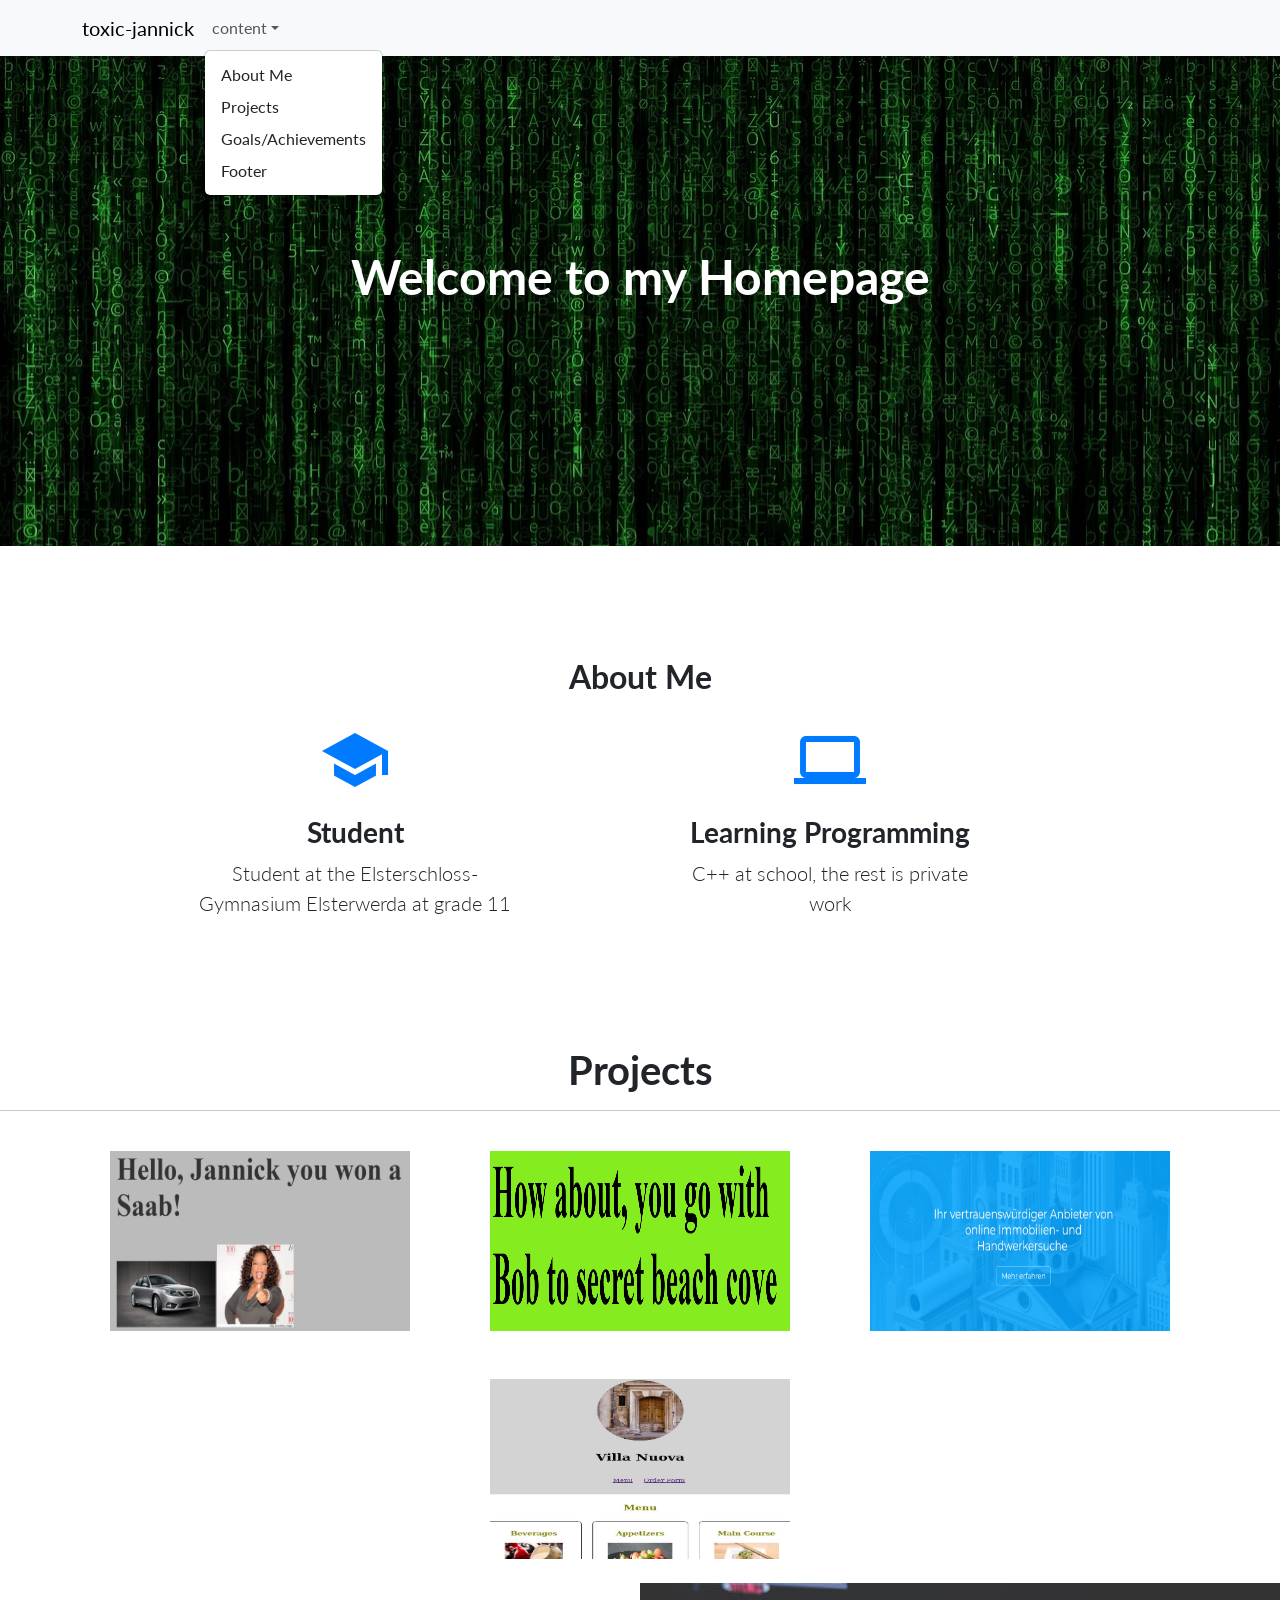
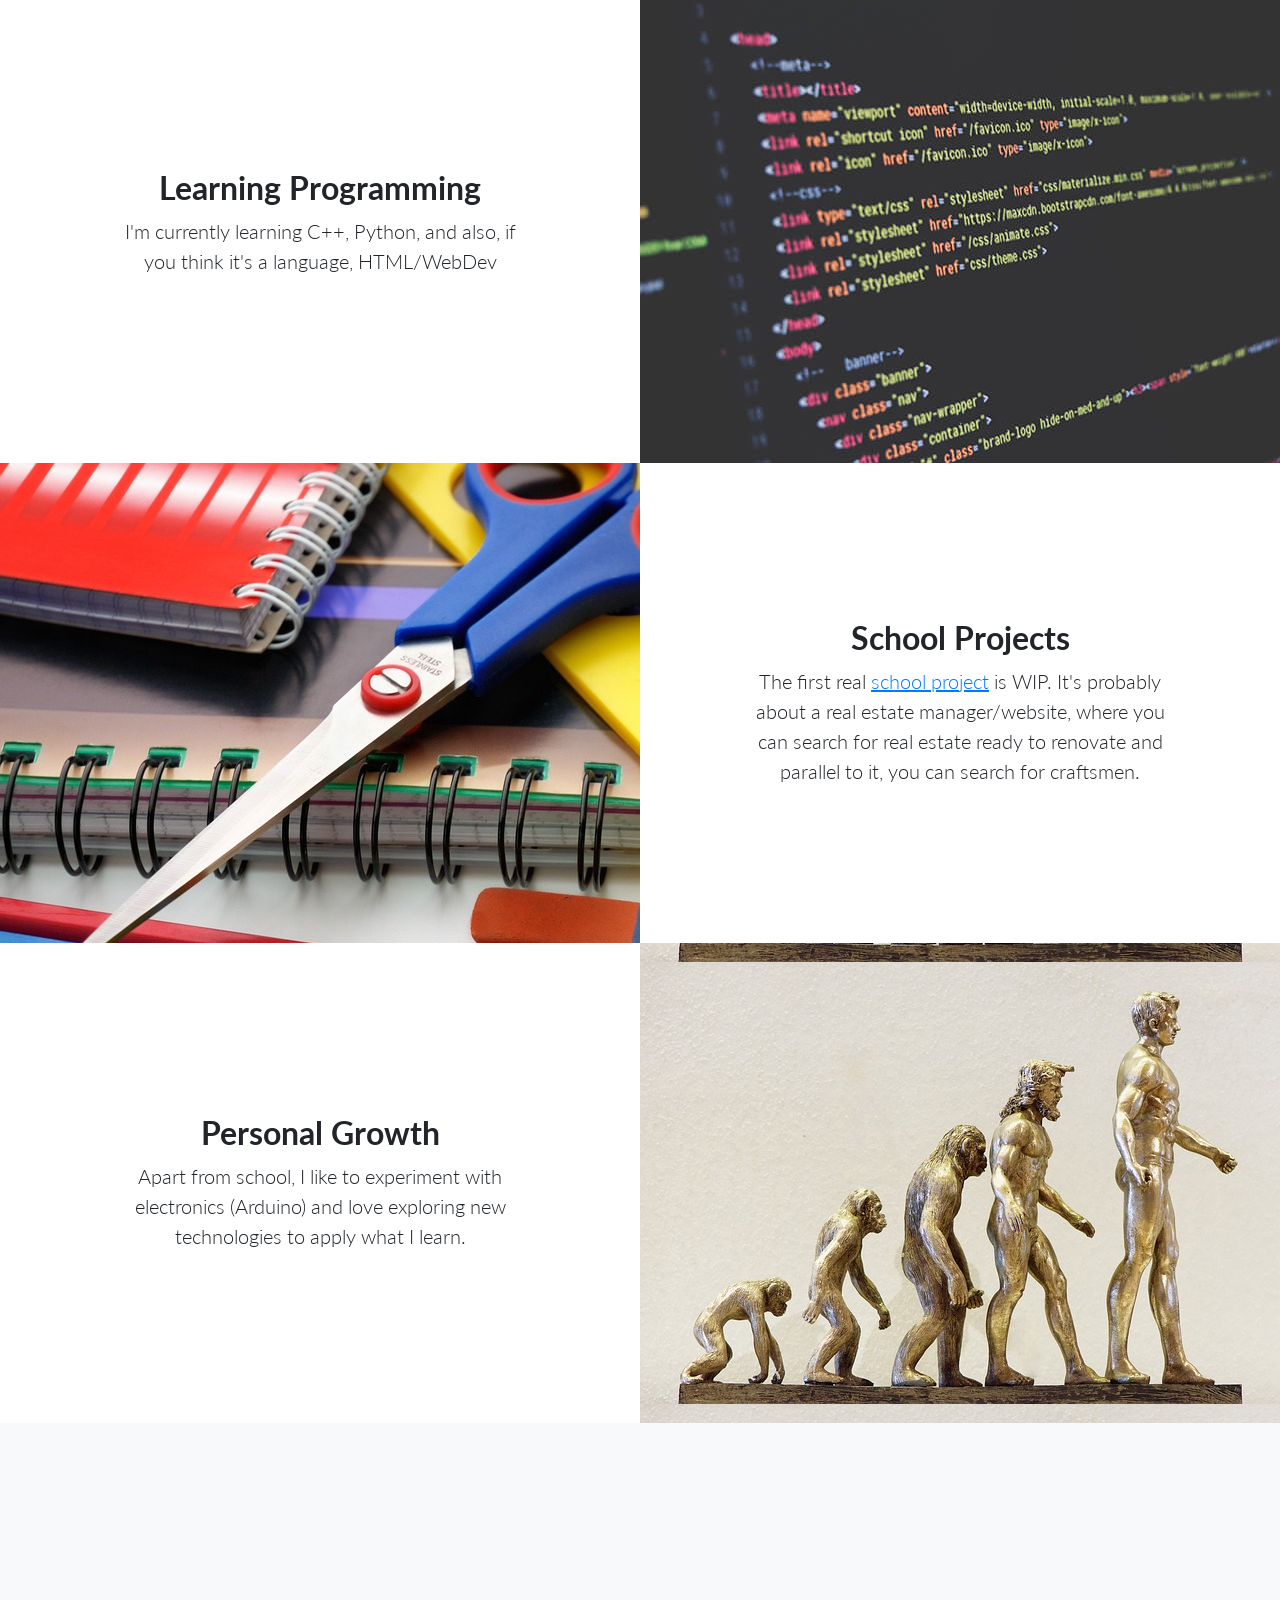
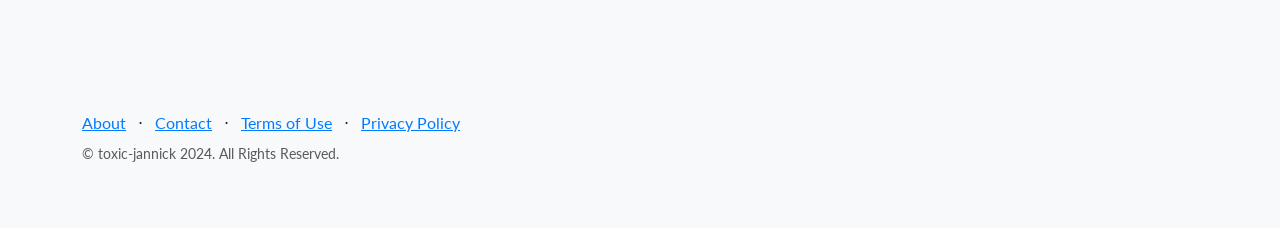
==== index.html @ 75a99045 "add files switched the account for this Repo(From Kuntzschi911 to jxnomaly)" ====
<!DOCTYPE html>
<html data-bs-theme="light" lang="en">

<head>
    <meta charset="utf-8">
    <meta name="viewport" content="width=device-width, initial-scale=1.0, shrink-to-fit=no">
    <title>Home - toxic-jannick</title>
    <meta name="description" content="My homepage, hosted on Github">
    <link rel="stylesheet" href="assets/bootstrap/css/bootstrap.min.css">
    <link rel="stylesheet" href="https://fonts.googleapis.com/css?family=Lato:300,400,700,300italic,400italic,700italic&amp;display=swap">
    <link rel="stylesheet" href="assets/css/FontAwesome.css">
    <link rel="stylesheet" href="assets/css/Material%20Icons.css">
    <link rel="stylesheet" href="assets/fonts/material-icons.min.css">
    <link rel="stylesheet" href="assets/css/untitled.css">
    <link rel="stylesheet" href="assets/css/bootstrap/css/bootstrap.min.css">
    <link rel="stylesheet" href="assets/css/fonts/font-awesome.min.css">
    <link rel="stylesheet" href="assets/css/fonts/material-icons.min.css">
</head>

<body class="text-center">
    <nav class="navbar navbar-expand bg-light">
        <div class="container"><button data-bs-toggle="collapse" data-bs-target="#navcol-1" class="navbar-toggler"></button><a class="navbar-brand" href="#" style="margin-right:10px;padding-right:0px;">toxic-jannick</a>
            <div class="collapse navbar-collapse" id="navcol-1">
                <ul class="navbar-nav">
                    <li class="nav-item dropdown show"><a class="nav-link dropdown-toggle" aria-expanded="true" data-bs-toggle="dropdown" href="#">content</a>
                        <div class="dropdown-menu show" data-bs-popper="none"><a class="dropdown-item" href="#about">About Me</a><a class="dropdown-item" href="#projects">Projects</a><a class="dropdown-item" href="#achievements">Goals/Achievements</a><a class="dropdown-item" href="#footer">Footer</a></div>
                    </li>
                </ul>
            </div>
        </div>
    </nav>
    <header class="text-center text-white masthead" style="background:url('assets/img/gc7ad3f619012dada892ed1e37b5f4d711a366e1ab9ad890f5ebabc8d74baf331789c5bc2bdc3ad91082d2cf6faf00c0e_640-1.jpg');">
        <div class="overlay" style="background: url(&quot;assets/img/gc7ad3f619012dada892ed1e37b5f4d711a366e1ab9ad890f5ebabc8d74baf331789c5bc2bdc3ad91082d2cf6faf00c0e_640-1.jpg&quot;) center, rgba(255,255,255,0);"></div>
        <div class="container">
            <div class="row">
                <div class="col-xl-9 mx-auto position-relative">
                    <h1 class="mb-5">Welcome to my Homepage</h1>
                </div>
            </div>
        </div>
    </header>
    <section class="text-center features-icons" id="about">
        <h2>About Me</h2>
        <div class="container">
            <div class="row">
                <div class="col-lg-4 offset-lg-1">
                    <div class="mx-auto features-icons-item mb-5 mb-lg-0 mb-lg-3">
                        <div class="d-flex features-icons-icon"><i class="material-icons text-primary m-auto">school</i></div>
                        <h3>Student</h3>
                        <p class="lead mb-0">Student at the Elsterschloss-Gymnasium Elsterwerda at grade 11</p>
                    </div>
                </div>
                <div class="col-lg-4 offset-lg-1">
                    <div class="mx-auto features-icons-item mb-5 mb-lg-0 mb-lg-3">
                        <div class="d-flex features-icons-icon"><i class="material-icons text-primary m-auto">computer</i></div>
                        <h3>Learning Programming</h3>
                        <p class="lead mb-0">C++ at school, the rest is private work</p>
                    </div>
                </div>
            </div>
        </div>
    </section>
    <section id="projects">
        <h1>Projects</h1>
        <hr>
        <div class="container">
            <div class="row">
                <div class="col"><a href="https://kuntzschi112.github.io/Hello_username"><img src="assets/img/project-1.jpg" width="300" height="180" style="margin:24px;"></a></div>
                <div class="col"><a href="https://kuntzschi112.github.io/Randomizer_App"><img src="assets/img/project-2.jpg" width="300" height="180" style="margin:24px;"></a></div>
                <div class="col"><a href="https://kuntzschi112.github.io/Immobilienmakler"><img src="assets/img/project-3.jpg" width="300" height="180" style="margin:24px;"></a></div>
                <div claas="col"><a href="https://kuntzschi112.github.io/Codedex/html/final_project"><img src="assets/img/project-4.jpg" width="300" height="180" style="margin:24px;"></a><div>
            </div>
        </div>
    </section><section class="showcase"
    id="achievements">
    <div class="container-fluid p-0">
        <div class="row g-0">
            <div class="col-lg-6 text-white order-lg-2 showcase-img" style="background: url('assets/img/bg-showcase-2.jpg');"><span></span></div>
            <div class="col-lg-6 my-auto order-lg-1 showcase-text">
                <h2>Learning Programming</h2>
                <p class="lead mb-0">I&#39;m currently learning C++, Python, and also, if you think it&#39;s a language, HTML/WebDev</p>
            </div>
        </div>
        <div class="row g-0">
            <div class="col-lg-6 text-white showcase-img" style="background: url('assets/img/bg-showcase-4.jpg');"><span></span></div>
            <div class="col-lg-6 my-auto order-lg-1 showcase-text">
                <h2>School Projects</h2>
                <p class="lead mb-0">The first real <a href="https://toxic-jannick.github.io/Immobilienmakler">school project</a> is WIP. It&#39;s probably about a real estate manager/website, where you can search for real estate ready to renovate and parallel to it, you can search for craftsmen.</p>
            </div>
        </div>
        <div class="row g-0">
            <div class="col-lg-6 text-white order-lg-2 showcase-img" style="background: url('assets/img/bg-showcase-5.jpg') center;"><span></span></div>
            <div class="col-lg-6 my-auto order-lg-1 showcase-text">
                <h2>Personal Growth</h2>
                <p class="lead mb-0">Apart from school, I like to experiment with electronics (Arduino) and love exploring new technologies to apply what I learn.</p>
            </div>
        </div>
    </div>
</section>
    <section class="text-center bg-light testimonials" id="footer"></section>
    <footer class="bg-light footer">
        <div class="container">
            <div class="row">
                <div class="col-lg-6 text-center text-lg-start my-auto h-100">
                    <ul class="list-inline mb-2">
                        <li class="list-inline-item list-inline-item list-inline-item list-inline-item"><a href="https://github.com/toxic-jannick">About</a></li>
                        <li class="list-inline-item list-inline-item list-inline-item list-inline-item"><span>⋅</span></li>
                        <li class="list-inline-item list-inline-item list-inline-item list-inline-item"><a href="mailto:Kontakt@kuntzschi.de">Contact</a></li>
                        <li class="list-inline-item list-inline-item list-inline-item list-inline-item"><span>⋅</span></li>
                        <li class="list-inline-item list-inline-item list-inline-item list-inline-item"><a href="terms.html">Terms of Use</a></li>
                        <li class="list-inline-item list-inline-item list-inline-item list-inline-item"><span>⋅</span></li>
                        <li class="list-inline-item list-inline-item list-inline-item list-inline-item"><a href="privacy.html">Privacy Policy</a></li>
                    </ul>
                    <p class="text-muted small mb-4 mb-lg-0">© toxic-jannick 2024. All Rights Reserved.</p>
                </div>
                <div class="col-lg-6 text-center text-lg-end my-auto h-100"><!-- AddToAny BEGIN -->
<div class="a2a_kit a2a_kit_size_32 a2a_default_style">
    <a class="a2a_dd" href="https://www.addtoany.com/share"></a>
    <a class="a2a_button_email"></a>
    <a class="a2a_button_telegram"></a>
    <a class="a2a_button_snapchat"></a>
    <a class="a2a_button_x"></a>
    <a class="a2a_button_reddit"></a>
    <a class="a2a_button_mastodon"></a>
    <a class="a2a_button_bluesky"></a>
    <a class="a2a_button_facebook"></a>
    <a class="a2a_button_linkedin"></a>
    <a class="a2a_button_skype"></a>
    <a class="a2a_button_threads"></a>
    <a class="a2a_button_print"></a>
    </div>
    <script async src="https://static.addtoany.com/menu/page.js"></script>
    <!-- AddToAny END --></div>
            </div>
        </div>
    </footer><script src="assets/bootstrap/js/bootstrap.min.js"></script>
    <script src="assets/bootstrap/js/bootstrap.min.js"></script>
    <script src="assets/js/bootstrap.min.js"></script>
</body>

</html>
---- assets/css/untitled.css ----
h1 {
}
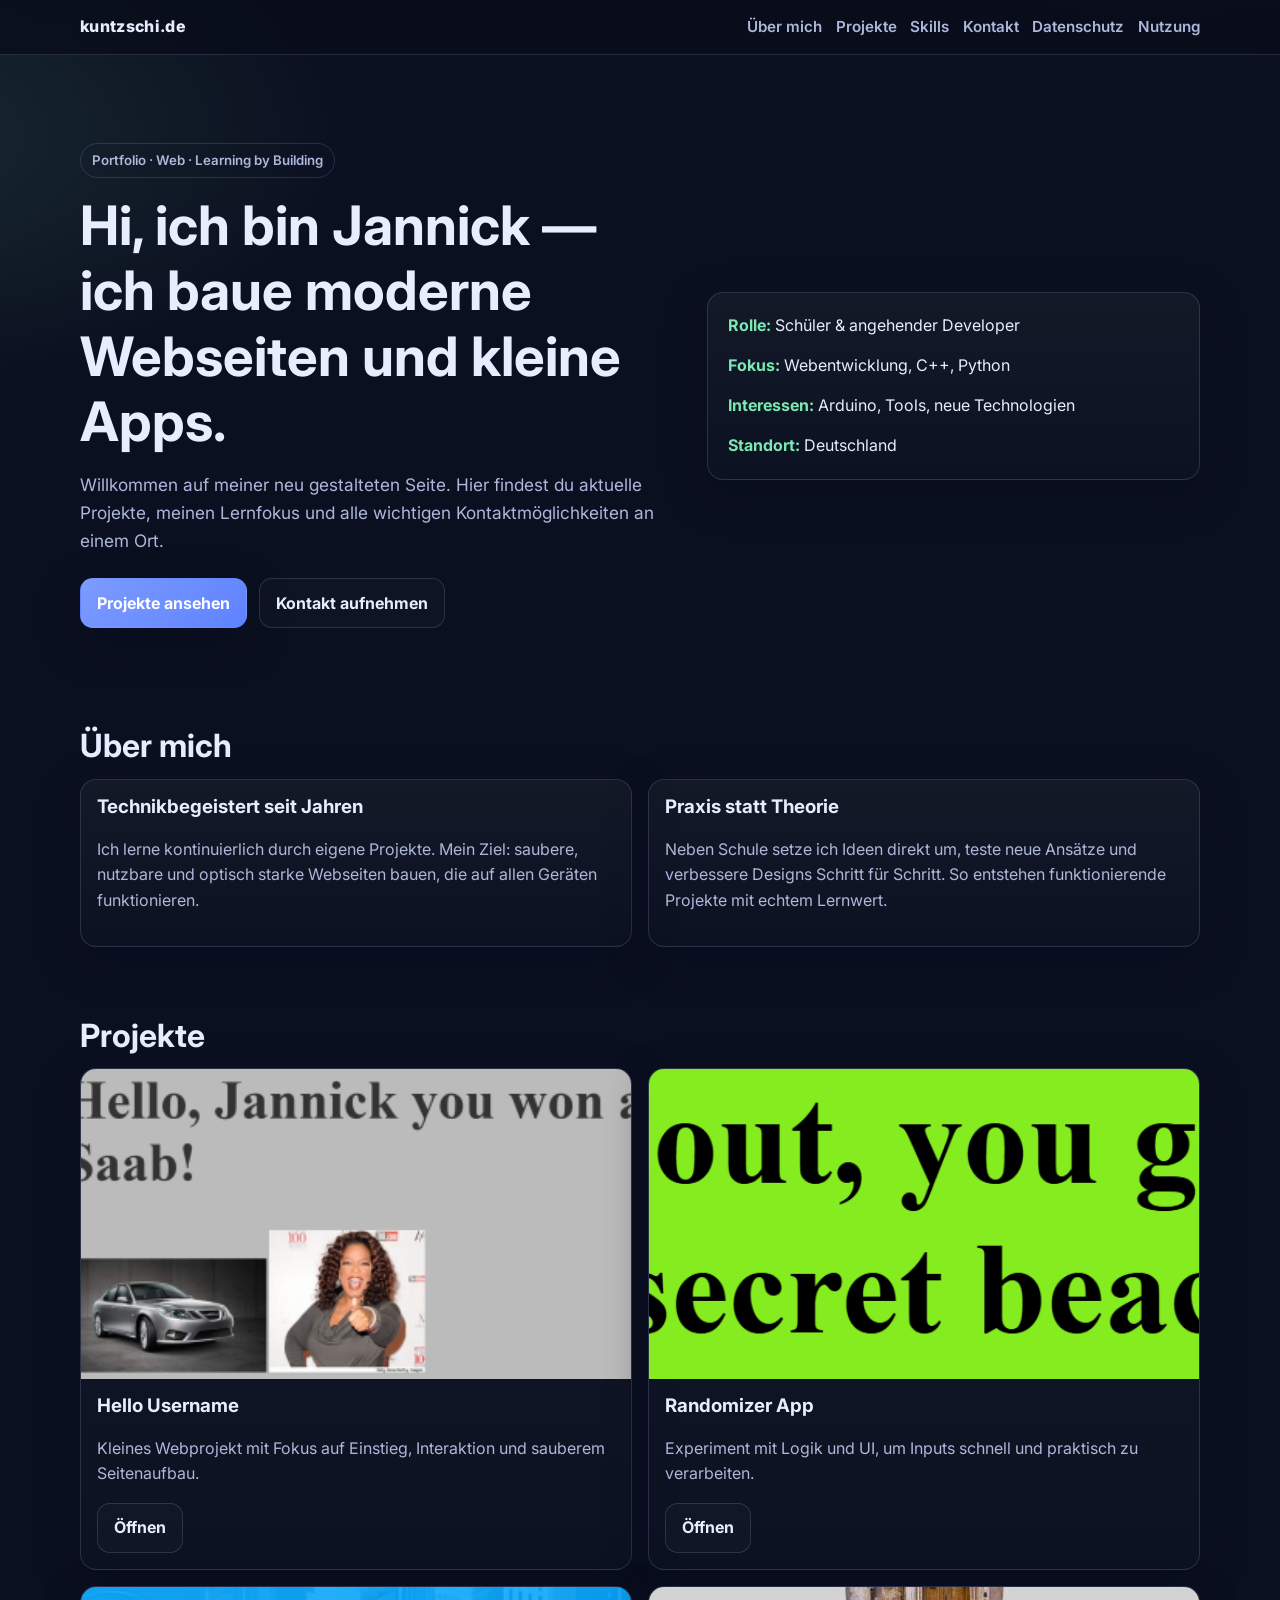
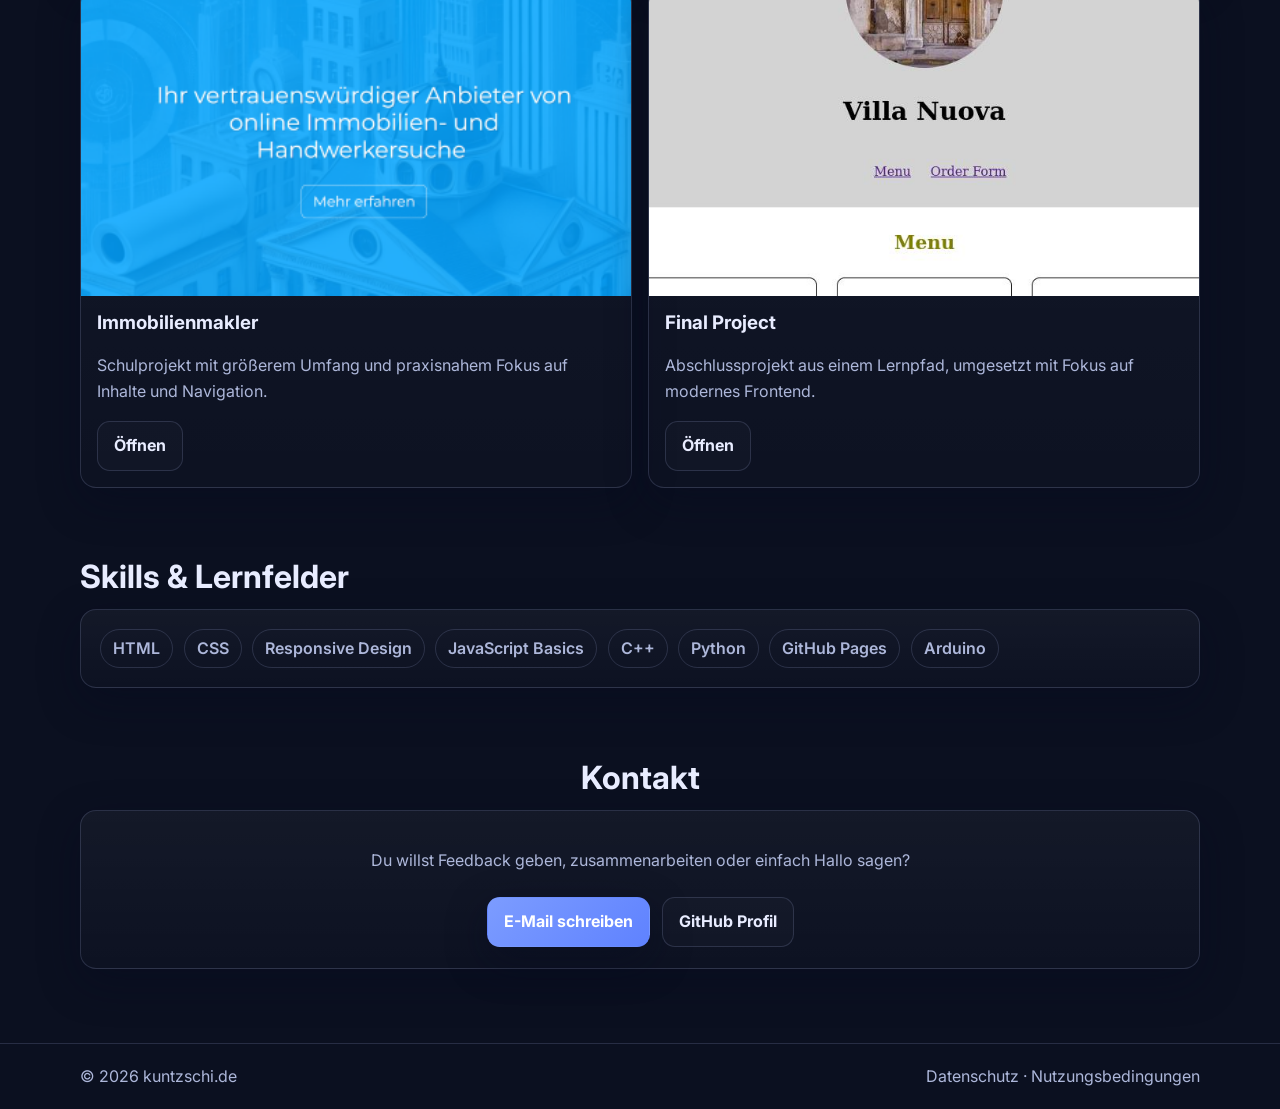
==== commit 7a458ae9: "feat: redesign homepage and legal pages with modern responsive layout Agent-Logs-Url: https://github" ====
--- a/index.html
+++ b/index.html
@@ -1,141 +1,164 @@
 <!DOCTYPE html>
-<html data-bs-theme="light" lang="en">
+<html lang="de">
+<head>
+  <meta charset="utf-8">
+  <meta name="viewport" content="width=device-width, initial-scale=1">
+  <title>Kuntzschi.de | Portfolio</title>
+  <meta name="description" content="Modernes Portfolio mit Projekten, Skills und Kontakt von Jannick.">
+  <link rel="preconnect" href="https://fonts.googleapis.com">
+  <link rel="preconnect" href="https://fonts.gstatic.com" crossorigin>
+  <link href="https://fonts.googleapis.com/css2?family=Inter:wght@400;600;700;800&display=swap" rel="stylesheet">
+  <link rel="stylesheet" href="assets/css/site.css">
+</head>
+<body>
+  <header class="site-header">
+    <div class="container">
+      <a class="brand" href="index.html">kuntzschi.de</a>
+      <nav class="nav" aria-label="Hauptnavigation">
+        <a href="#about">Über mich</a>
+        <a href="#projects">Projekte</a>
+        <a href="#skills">Skills</a>
+        <a href="#contact">Kontakt</a>
+        <a href="privacy.html">Datenschutz</a>
+        <a href="terms.html">Nutzung</a>
+      </nav>
+    </div>
+  </header>
 
-<head>
-    <meta charset="utf-8">
-    <meta name="viewport" content="width=device-width, initial-scale=1.0, shrink-to-fit=no">
-    <title>Home - toxic-jannick</title>
-    <meta name="description" content="My homepage, hosted on Github">
-    <link rel="stylesheet" href="assets/bootstrap/css/bootstrap.min.css">
-    <link rel="stylesheet" href="https://fonts.googleapis.com/css?family=Lato:300,400,700,300italic,400italic,700italic&amp;display=swap">
-    <link rel="stylesheet" href="assets/css/FontAwesome.css">
-    <link rel="stylesheet" href="assets/css/Material%20Icons.css">
-    <link rel="stylesheet" href="assets/fonts/material-icons.min.css">
-    <link rel="stylesheet" href="assets/css/untitled.css">
-    <link rel="stylesheet" href="assets/css/bootstrap/css/bootstrap.min.css">
-    <link rel="stylesheet" href="assets/css/fonts/font-awesome.min.css">
-    <link rel="stylesheet" href="assets/css/fonts/material-icons.min.css">
-</head>
+  <main>
+    <section class="hero">
+      <div class="container hero-grid">
+        <div>
+          <span class="kicker">Portfolio · Web · Learning by Building</span>
+          <h1>Hi, ich bin Jannick — ich baue moderne Webseiten und kleine Apps.</h1>
+          <p class="lead">Willkommen auf meiner neu gestalteten Seite. Hier findest du aktuelle Projekte, meinen Lernfokus und alle wichtigen Kontaktmöglichkeiten an einem Ort.</p>
+          <div class="actions">
+            <a class="button primary" href="#projects">Projekte ansehen</a>
+            <a class="button ghost" href="mailto:kontakt@kuntzschi.de">Kontakt aufnehmen</a>
+          </div>
+        </div>
+        <aside class="stat-card" aria-label="Kurzprofil">
+          <ul class="stat-list">
+            <li><span>Rolle:</span> Schüler & angehender Developer</li>
+            <li><span>Fokus:</span> Webentwicklung, C++, Python</li>
+            <li><span>Interessen:</span> Arduino, Tools, neue Technologien</li>
+            <li><span>Standort:</span> Deutschland</li>
+          </ul>
+        </aside>
+      </div>
+    </section>
 
-<body class="text-center">
-    <nav class="navbar navbar-expand bg-light">
-        <div class="container"><button data-bs-toggle="collapse" data-bs-target="#navcol-1" class="navbar-toggler"></button><a class="navbar-brand" href="#" style="margin-right:10px;padding-right:0px;">toxic-jannick</a>
-            <div class="collapse navbar-collapse" id="navcol-1">
-                <ul class="navbar-nav">
-                    <li class="nav-item dropdown show"><a class="nav-link dropdown-toggle" aria-expanded="true" data-bs-toggle="dropdown" href="#">content</a>
-                        <div class="dropdown-menu show" data-bs-popper="none"><a class="dropdown-item" href="#about">About Me</a><a class="dropdown-item" href="#projects">Projects</a><a class="dropdown-item" href="#achievements">Goals/Achievements</a><a class="dropdown-item" href="#footer">Footer</a></div>
-                    </li>
-                </ul>
+    <section id="about">
+      <div class="container">
+        <h2>Über mich</h2>
+        <div class="grid-2">
+          <article class="card">
+            <div class="card-content">
+              <h3>Technikbegeistert seit Jahren</h3>
+              <p>Ich lerne kontinuierlich durch eigene Projekte. Mein Ziel: saubere, nutzbare und optisch starke Webseiten bauen, die auf allen Geräten funktionieren.</p>
             </div>
+          </article>
+          <article class="card">
+            <div class="card-content">
+              <h3>Praxis statt Theorie</h3>
+              <p>Neben Schule setze ich Ideen direkt um, teste neue Ansätze und verbessere Designs Schritt für Schritt. So entstehen funktionierende Projekte mit echtem Lernwert.</p>
+            </div>
+          </article>
         </div>
-    </nav>
-    <header class="text-center text-white masthead" style="background:url('assets/img/gc7ad3f619012dada892ed1e37b5f4d711a366e1ab9ad890f5ebabc8d74baf331789c5bc2bdc3ad91082d2cf6faf00c0e_640-1.jpg');">
-        <div class="overlay" style="background: url(&quot;assets/img/gc7ad3f619012dada892ed1e37b5f4d711a366e1ab9ad890f5ebabc8d74baf331789c5bc2bdc3ad91082d2cf6faf00c0e_640-1.jpg&quot;) center, rgba(255,255,255,0);"></div>
-        <div class="container">
-            <div class="row">
-                <div class="col-xl-9 mx-auto position-relative">
-                    <h1 class="mb-5">Welcome to my Homepage</h1>
-                </div>
+      </div>
+    </section>
+
+    <section id="projects">
+      <div class="container">
+        <h2>Projekte</h2>
+        <div class="project-grid">
+          <article class="card">
+            <a href="https://kuntzschi112.github.io/Hello_username">
+              <img class="project-thumb" src="assets/img/project-1.jpg" alt="Hello Username Projekt Vorschau">
+            </a>
+            <div class="card-content">
+              <h3>Hello Username</h3>
+              <p>Kleines Webprojekt mit Fokus auf Einstieg, Interaktion und sauberem Seitenaufbau.</p>
+              <a class="button ghost" href="https://kuntzschi112.github.io/Hello_username">Öffnen</a>
             </div>
+          </article>
+
+          <article class="card">
+            <a href="https://kuntzschi112.github.io/Randomizer_App">
+              <img class="project-thumb" src="assets/img/project-2.jpg" alt="Randomizer App Vorschau">
+            </a>
+            <div class="card-content">
+              <h3>Randomizer App</h3>
+              <p>Experiment mit Logik und UI, um Inputs schnell und praktisch zu verarbeiten.</p>
+              <a class="button ghost" href="https://kuntzschi112.github.io/Randomizer_App">Öffnen</a>
+            </div>
+          </article>
+
+          <article class="card">
+            <a href="https://kuntzschi112.github.io/Immobilienmakler">
+              <img class="project-thumb" src="assets/img/project-3.jpg" alt="Immobilienmakler Projekt Vorschau">
+            </a>
+            <div class="card-content">
+              <h3>Immobilienmakler</h3>
+              <p>Schulprojekt mit größerem Umfang und praxisnahem Fokus auf Inhalte und Navigation.</p>
+              <a class="button ghost" href="https://kuntzschi112.github.io/Immobilienmakler">Öffnen</a>
+            </div>
+          </article>
+
+          <article class="card">
+            <a href="https://kuntzschi112.github.io/Codedex/html/final_project">
+              <img class="project-thumb" src="assets/img/project-4.jpg" alt="Final Project Vorschau">
+            </a>
+            <div class="card-content">
+              <h3>Final Project</h3>
+              <p>Abschlussprojekt aus einem Lernpfad, umgesetzt mit Fokus auf modernes Frontend.</p>
+              <a class="button ghost" href="https://kuntzschi112.github.io/Codedex/html/final_project">Öffnen</a>
+            </div>
+          </article>
         </div>
-    </header>
-    <section class="text-center features-icons" id="about">
-        <h2>About Me</h2>
-        <div class="container">
-            <div class="row">
-                <div class="col-lg-4 offset-lg-1">
-                    <div class="mx-auto features-icons-item mb-5 mb-lg-0 mb-lg-3">
-                        <div class="d-flex features-icons-icon"><i class="material-icons text-primary m-auto">school</i></div>
-                        <h3>Student</h3>
-                        <p class="lead mb-0">Student at the Elsterschloss-Gymnasium Elsterwerda at grade 11</p>
-                    </div>
-                </div>
-                <div class="col-lg-4 offset-lg-1">
-                    <div class="mx-auto features-icons-item mb-5 mb-lg-0 mb-lg-3">
-                        <div class="d-flex features-icons-icon"><i class="material-icons text-primary m-auto">computer</i></div>
-                        <h3>Learning Programming</h3>
-                        <p class="lead mb-0">C++ at school, the rest is private work</p>
-                    </div>
-                </div>
-            </div>
+      </div>
+    </section>
+
+    <section id="skills">
+      <div class="container">
+        <h2>Skills & Lernfelder</h2>
+        <div class="card">
+          <div class="card-content">
+            <span class="skill-pill">HTML</span>
+            <span class="skill-pill">CSS</span>
+            <span class="skill-pill">Responsive Design</span>
+            <span class="skill-pill">JavaScript Basics</span>
+            <span class="skill-pill">C++</span>
+            <span class="skill-pill">Python</span>
+            <span class="skill-pill">GitHub Pages</span>
+            <span class="skill-pill">Arduino</span>
+          </div>
         </div>
+      </div>
     </section>
-    <section id="projects">
-        <h1>Projects</h1>
-        <hr>
-        <div class="container">
-            <div class="row">
-                <div class="col"><a href="https://kuntzschi112.github.io/Hello_username"><img src="assets/img/project-1.jpg" width="300" height="180" style="margin:24px;"></a></div>
-                <div class="col"><a href="https://kuntzschi112.github.io/Randomizer_App"><img src="assets/img/project-2.jpg" width="300" height="180" style="margin:24px;"></a></div>
-                <div class="col"><a href="https://kuntzschi112.github.io/Immobilienmakler"><img src="assets/img/project-3.jpg" width="300" height="180" style="margin:24px;"></a></div>
-                <div claas="col"><a href="https://kuntzschi112.github.io/Codedex/html/final_project"><img src="assets/img/project-4.jpg" width="300" height="180" style="margin:24px;"></a><div>
-            </div>
+
+    <section id="contact" class="contact">
+      <div class="container">
+        <h2>Kontakt</h2>
+        <div class="doc-card">
+          <p>Du willst Feedback geben, zusammenarbeiten oder einfach Hallo sagen?</p>
+          <div class="actions" style="justify-content:center;">
+            <a class="button primary" href="mailto:kontakt@kuntzschi.de">E-Mail schreiben</a>
+            <a class="button ghost" href="https://github.com/toxic-jannick">GitHub Profil</a>
+          </div>
         </div>
-    </section><section class="showcase"
-    id="achievements">
-    <div class="container-fluid p-0">
-        <div class="row g-0">
-            <div class="col-lg-6 text-white order-lg-2 showcase-img" style="background: url('assets/img/bg-showcase-2.jpg');"><span></span></div>
-            <div class="col-lg-6 my-auto order-lg-1 showcase-text">
-                <h2>Learning Programming</h2>
-                <p class="lead mb-0">I&#39;m currently learning C++, Python, and also, if you think it&#39;s a language, HTML/WebDev</p>
-            </div>
-        </div>
-        <div class="row g-0">
-            <div class="col-lg-6 text-white showcase-img" style="background: url('assets/img/bg-showcase-4.jpg');"><span></span></div>
-            <div class="col-lg-6 my-auto order-lg-1 showcase-text">
-                <h2>School Projects</h2>
-                <p class="lead mb-0">The first real <a href="https://toxic-jannick.github.io/Immobilienmakler">school project</a> is WIP. It&#39;s probably about a real estate manager/website, where you can search for real estate ready to renovate and parallel to it, you can search for craftsmen.</p>
-            </div>
-        </div>
-        <div class="row g-0">
-            <div class="col-lg-6 text-white order-lg-2 showcase-img" style="background: url('assets/img/bg-showcase-5.jpg') center;"><span></span></div>
-            <div class="col-lg-6 my-auto order-lg-1 showcase-text">
-                <h2>Personal Growth</h2>
-                <p class="lead mb-0">Apart from school, I like to experiment with electronics (Arduino) and love exploring new technologies to apply what I learn.</p>
-            </div>
-        </div>
+      </div>
+    </section>
+  </main>
+
+  <footer class="footer">
+    <div class="container">
+      <span>© 2026 kuntzschi.de</span>
+      <div>
+        <a href="privacy.html">Datenschutz</a> ·
+        <a href="terms.html">Nutzungsbedingungen</a>
+      </div>
     </div>
-</section>
-    <section class="text-center bg-light testimonials" id="footer"></section>
-    <footer class="bg-light footer">
-        <div class="container">
-            <div class="row">
-                <div class="col-lg-6 text-center text-lg-start my-auto h-100">
-                    <ul class="list-inline mb-2">
-                        <li class="list-inline-item list-inline-item list-inline-item list-inline-item"><a href="https://github.com/toxic-jannick">About</a></li>
-                        <li class="list-inline-item list-inline-item list-inline-item list-inline-item"><span>⋅</span></li>
-                        <li class="list-inline-item list-inline-item list-inline-item list-inline-item"><a href="mailto:Kontakt@kuntzschi.de">Contact</a></li>
-                        <li class="list-inline-item list-inline-item list-inline-item list-inline-item"><span>⋅</span></li>
-                        <li class="list-inline-item list-inline-item list-inline-item list-inline-item"><a href="terms.html">Terms of Use</a></li>
-                        <li class="list-inline-item list-inline-item list-inline-item list-inline-item"><span>⋅</span></li>
-                        <li class="list-inline-item list-inline-item list-inline-item list-inline-item"><a href="privacy.html">Privacy Policy</a></li>
-                    </ul>
-                    <p class="text-muted small mb-4 mb-lg-0">© toxic-jannick 2024. All Rights Reserved.</p>
-                </div>
-                <div class="col-lg-6 text-center text-lg-end my-auto h-100"><!-- AddToAny BEGIN -->
-<div class="a2a_kit a2a_kit_size_32 a2a_default_style">
-    <a class="a2a_dd" href="https://www.addtoany.com/share"></a>
-    <a class="a2a_button_email"></a>
-    <a class="a2a_button_telegram"></a>
-    <a class="a2a_button_snapchat"></a>
-    <a class="a2a_button_x"></a>
-    <a class="a2a_button_reddit"></a>
-    <a class="a2a_button_mastodon"></a>
-    <a class="a2a_button_bluesky"></a>
-    <a class="a2a_button_facebook"></a>
-    <a class="a2a_button_linkedin"></a>
-    <a class="a2a_button_skype"></a>
-    <a class="a2a_button_threads"></a>
-    <a class="a2a_button_print"></a>
-    </div>
-    <script async src="https://static.addtoany.com/menu/page.js"></script>
-    <!-- AddToAny END --></div>
-            </div>
-        </div>
-    </footer><script src="assets/bootstrap/js/bootstrap.min.js"></script>
-    <script src="assets/bootstrap/js/bootstrap.min.js"></script>
-    <script src="assets/js/bootstrap.min.js"></script>
+  </footer>
 </body>
-
 </html>
--- a/assets/css/site.css
+++ b/assets/css/site.css
@@ -0,0 +1,326 @@
+:root {
+  --bg: #0b1020;
+  --bg-soft: #111831;
+  --card: #131c38;
+  --text: #e8ecff;
+  --muted: #adb7da;
+  --primary: #7c9cff;
+  --primary-strong: #5f82ff;
+  --ring: rgba(124, 156, 255, 0.35);
+  --border: rgba(185, 197, 255, 0.16);
+  --ok: #7be8b1;
+  --shadow: 0 14px 40px rgba(7, 12, 31, 0.45);
+}
+
+* {
+  box-sizing: border-box;
+}
+
+html,
+body {
+  margin: 0;
+  padding: 0;
+}
+
+body {
+  font-family: "Inter", "Segoe UI", Roboto, Arial, sans-serif;
+  line-height: 1.6;
+  background:
+    radial-gradient(1100px 500px at 90% -10%, rgba(124, 156, 255, 0.2), transparent 60%),
+    radial-gradient(800px 420px at -10% 5%, rgba(123, 232, 177, 0.12), transparent 60%),
+    var(--bg);
+  color: var(--text);
+}
+
+a {
+  color: inherit;
+}
+
+.container {
+  width: min(1120px, 92%);
+  margin: 0 auto;
+}
+
+.site-header {
+  position: sticky;
+  top: 0;
+  z-index: 100;
+  background: rgba(9, 13, 26, 0.78);
+  border-bottom: 1px solid var(--border);
+  backdrop-filter: blur(10px);
+}
+
+.site-header .container {
+  display: flex;
+  align-items: center;
+  justify-content: space-between;
+  padding: 0.9rem 0;
+  gap: 1rem;
+  flex-wrap: wrap;
+}
+
+.brand {
+  font-weight: 800;
+  text-decoration: none;
+  letter-spacing: 0.02em;
+}
+
+.nav {
+  display: flex;
+  gap: 0.85rem;
+  flex-wrap: wrap;
+}
+
+.nav a {
+  text-decoration: none;
+  color: var(--muted);
+  font-weight: 600;
+  font-size: 0.95rem;
+}
+
+.nav a:hover,
+.nav a:focus-visible {
+  color: var(--text);
+}
+
+.hero {
+  padding: 5.5rem 0 4rem;
+}
+
+.hero-grid {
+  display: grid;
+  grid-template-columns: 1.1fr 0.9fr;
+  gap: 1.5rem;
+  align-items: center;
+}
+
+.kicker {
+  display: inline-flex;
+  align-items: center;
+  padding: 0.35rem 0.7rem;
+  border: 1px solid var(--border);
+  border-radius: 999px;
+  color: var(--muted);
+  font-size: 0.83rem;
+  font-weight: 600;
+}
+
+h1,
+h2,
+h3 {
+  line-height: 1.2;
+  margin-top: 0;
+}
+
+h1 {
+  font-size: clamp(2rem, 5vw, 3.4rem);
+  margin: 0.95rem 0;
+}
+
+h2 {
+  font-size: clamp(1.35rem, 2.7vw, 2rem);
+  margin-bottom: 0.8rem;
+}
+
+.lead {
+  color: var(--muted);
+  font-size: 1.08rem;
+  max-width: 60ch;
+}
+
+.actions {
+  margin-top: 1.5rem;
+  display: flex;
+  gap: 0.75rem;
+  flex-wrap: wrap;
+}
+
+.button {
+  display: inline-flex;
+  align-items: center;
+  justify-content: center;
+  text-decoration: none;
+  padding: 0.7rem 1rem;
+  border-radius: 0.8rem;
+  font-weight: 700;
+  border: 1px solid transparent;
+}
+
+.button.primary {
+  background: linear-gradient(135deg, var(--primary), var(--primary-strong));
+  color: #fff;
+  box-shadow: var(--shadow);
+}
+
+.button.ghost {
+  border-color: var(--border);
+  color: var(--text);
+  background: rgba(255, 255, 255, 0.02);
+}
+
+.button:hover,
+.button:focus-visible {
+  transform: translateY(-1px);
+}
+
+.stat-card,
+.card,
+.doc-card {
+  background: linear-gradient(180deg, rgba(255, 255, 255, 0.04), rgba(255, 255, 255, 0.01));
+  border: 1px solid var(--border);
+  border-radius: 1rem;
+  box-shadow: var(--shadow);
+}
+
+.stat-card {
+  padding: 1.25rem;
+}
+
+.stat-list {
+  margin: 0;
+  padding: 0;
+  list-style: none;
+  display: grid;
+  gap: 0.9rem;
+}
+
+.stat-list li span {
+  color: var(--ok);
+  font-weight: 700;
+}
+
+section {
+  padding: 2.2rem 0;
+}
+
+.grid-2,
+.grid-3,
+.project-grid {
+  display: grid;
+  gap: 1rem;
+}
+
+.grid-2 {
+  grid-template-columns: repeat(2, minmax(0, 1fr));
+}
+
+.grid-3 {
+  grid-template-columns: repeat(3, minmax(0, 1fr));
+}
+
+.project-grid {
+  grid-template-columns: repeat(2, minmax(0, 1fr));
+}
+
+.card {
+  overflow: hidden;
+}
+
+.card-content {
+  padding: 1rem;
+}
+
+.card p,
+.doc-card p,
+.doc-card li {
+  color: var(--muted);
+}
+
+.project-thumb {
+  width: 100%;
+  aspect-ratio: 16 / 9;
+  object-fit: cover;
+  display: block;
+}
+
+.skill-pill {
+  display: inline-flex;
+  border: 1px solid var(--border);
+  border-radius: 999px;
+  padding: 0.35rem 0.75rem;
+  font-weight: 600;
+  color: var(--muted);
+  margin: 0.2rem;
+}
+
+.contact {
+  text-align: center;
+}
+
+.contact .doc-card {
+  padding: 1.3rem;
+}
+
+.footer {
+  border-top: 1px solid var(--border);
+  margin-top: 2.4rem;
+  color: var(--muted);
+}
+
+.footer .container {
+  padding: 1.25rem 0;
+  display: flex;
+  justify-content: space-between;
+  gap: 0.8rem;
+  flex-wrap: wrap;
+}
+
+.footer a {
+  text-decoration: none;
+}
+
+.footer a:hover,
+.footer a:focus-visible {
+  color: var(--text);
+}
+
+.doc-main {
+  padding: 3rem 0;
+}
+
+.doc-card {
+  padding: 1.4rem;
+}
+
+.doc-card h1 {
+  margin-bottom: 0.6rem;
+  font-size: clamp(1.7rem, 3.8vw, 2.5rem);
+}
+
+.doc-card h2 {
+  margin-top: 1.25rem;
+  margin-bottom: 0.45rem;
+  font-size: 1.1rem;
+}
+
+.doc-card ul {
+  padding-left: 1.1rem;
+}
+
+.doc-meta {
+  color: var(--muted);
+  font-size: 0.95rem;
+}
+
+@media (max-width: 900px) {
+  .hero-grid,
+  .grid-2,
+  .grid-3,
+  .project-grid {
+    grid-template-columns: 1fr;
+  }
+
+  .hero {
+    padding-top: 4rem;
+  }
+}
+
+@media (prefers-reduced-motion: reduce) {
+  *,
+  *::before,
+  *::after {
+    animation: none !important;
+    transition: none !important;
+    scroll-behavior: auto !important;
+  }
+}
